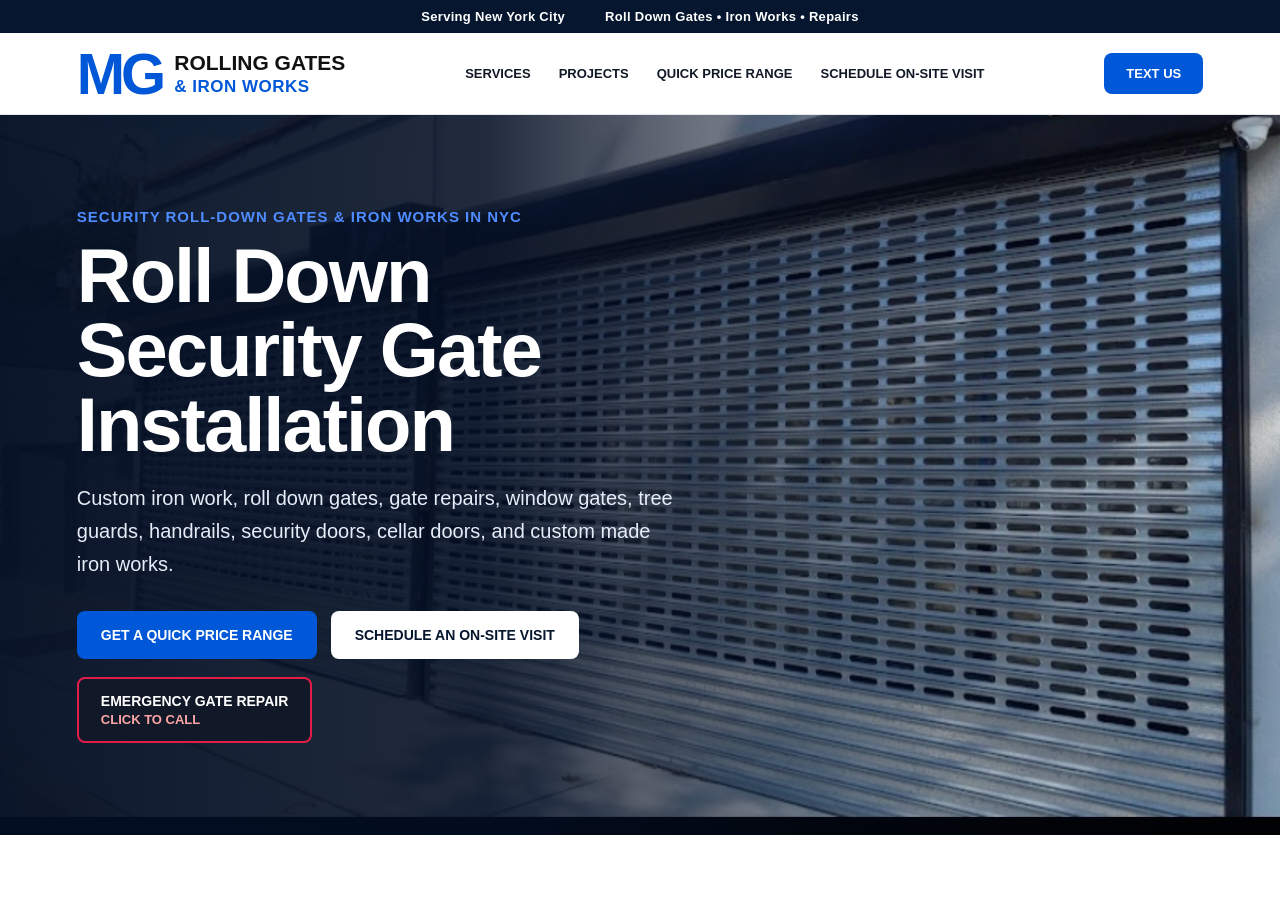
==== index-v2.html @ 5550b779 "Update index-v2.html" ====
<!DOCTYPE html>
<html lang="en">
<head>
  <meta charset="UTF-8" />
  <meta name="viewport" content="width=device-width, initial-scale=1.0" />
  <title>MG Rolling Gates & Iron Works | NYC</title>
  <link rel="stylesheet" href="style-v2.css" />
</head>

<body>

  <header class="top-bar">
    <span>Serving New York City</span>
    <span>Roll Down Gates • Iron Works • Repairs</span>
  </header>

  <header class="main-header">
    <a href="#" class="brand">
      <div class="brand-mg">MG</div>
      <div class="brand-text">
        <span>ROLLING GATES</span>
        <small>& IRON WORKS</small>
      </div>
    </a>

    <nav class="nav">
      <a href="#services">Services</a>
      <a href="#projects">Projects</a>
      <a href="#price-range">Quick Price Range</a>
      <a href="#schedule">Schedule On-site Visit</a>
    </nav>

    <a class="text-now" href="sms:+13472725079">Text Us</a>
  </header>

  <main>
    <section class="hero">
      <div class="hero-shade">
        <div class="hero-content">
          <p class="hero-label">Security Roll-Down Gates & Iron Works in NYC</p>

          <h1>Roll Down Security Gate Installation</h1>

          <p class="hero-subtitle">
            Custom iron work, roll down gates, gate repairs, window gates, tree guards,
            handrails, security doors, cellar doors, and custom made iron works.
          </p>

          <div class="hero-buttons">
            <a href="#price-range" class="btn btn-primary">Get a Quick Price Range</a>
            <a href="#schedule" class="btn btn-secondary">Schedule an On-Site Visit</a>
          </div>

          <a href="tel:+16467266474" class="emergency-call">
            Emergency Gate Repair <span>Click to Call</span>
          </a>
        </div>
      </div>
    </section>
  </main>

</body>
</html>
---- style-v2.css ----
* {
  box-sizing: border-box;
  margin: 0;
  padding: 0;
}

html {
  scroll-behavior: smooth;
}

body {
  font-family: Arial, Helvetica, sans-serif;
  background: #ffffff;
  color: #111827;
}

a {
  text-decoration: none;
  color: inherit;
}

.top-bar {
  background: #06162f;
  color: #ffffff;
  padding: 9px 6%;
  display: flex;
  justify-content: center;
  gap: 40px;
  font-size: 13px;
  font-weight: 700;
  letter-spacing: 0.3px;
}

.main-header {
  background: #ffffff;
  padding: 16px 6%;
  display: flex;
  align-items: center;
  justify-content: space-between;
  gap: 28px;
  border-bottom: 1px solid #e5e7eb;
  position: sticky;
  top: 0;
  z-index: 100;
}

.brand {
  display: flex;
  align-items: center;
  gap: 12px;
}

.brand-mg {
  color: #0057d8;
  font-size: 58px;
  font-weight: 900;
  line-height: 0.85;
  letter-spacing: -4px;
}

.brand-text {
  font-weight: 900;
  line-height: 0.95;
  font-size: 21px;
  color: #111111;
}

.brand-text span {
  display: block;
}

.brand-text small {
  display: block;
  color: #0057d8;
  font-size: 17px;
  margin-top: 6px;
  letter-spacing: 0.5px;
}

.nav {
  display: flex;
  gap: 28px;
  font-size: 13px;
  font-weight: 900;
  text-transform: uppercase;
}

.nav a:hover {
  color: #0057d8;
}

.text-now {
  background: #0057d8;
  color: #ffffff;
  padding: 13px 22px;
  border-radius: 8px;
  font-weight: 900;
  text-transform: uppercase;
  font-size: 13px;
}

.hero {
  min-height: 720px;
  background-image: url("imagenes-v2/hero-gate.jpeg");
  background-size: cover;
  background-position: center;
  position: relative;
}

.hero-shade {
  min-height: 720px;
  background: linear-gradient(
    90deg,
    rgba(3, 14, 35, 0.96) 0%,
    rgba(3, 14, 35, 0.88) 38%,
    rgba(3, 14, 35, 0.35) 67%,
    rgba(3, 14, 35, 0.05) 100%
  );
  display: flex;
  align-items: center;
  padding: 70px 6%;
}

.hero-content {
  max-width: 650px;
  color: #ffffff;
}

.hero-label {
  color: #4f8cff;
  font-size: 15px;
  font-weight: 900;
  text-transform: uppercase;
  letter-spacing: 1px;
  margin-bottom: 14px;
}

.hero h1 {
  font-size: clamp(42px, 6vw, 76px);
  line-height: 0.98;
  letter-spacing: -2px;
  margin-bottom: 20px;
  font-weight: 900;
}

.hero-subtitle {
  font-size: 20px;
  line-height: 1.65;
  max-width: 610px;
  margin-bottom: 30px;
  color: #e7edf8;
}

.hero-buttons {
  display: flex;
  gap: 14px;
  flex-wrap: wrap;
  margin-bottom: 18px;
}

.btn {
  display: inline-flex;
  justify-content: center;
  align-items: center;
  padding: 16px 24px;
  border-radius: 8px;
  font-weight: 900;
  text-transform: uppercase;
  font-size: 14px;
}

.btn-primary {
  background: #0057d8;
  color: #ffffff;
}

.btn-secondary {
  background: #ffffff;
  color: #06162f;
}

.emergency-call {
  display: inline-flex;
  flex-direction: column;
  gap: 3px;
  background: #111827;
  border: 2px solid #e11d48;
  color: #ffffff;
  padding: 14px 22px;
  border-radius: 8px;
  font-weight: 900;
  text-transform: uppercase;
  font-size: 14px;
}

.emergency-call span {
  font-size: 13px;
  color: #fca5a5;
}

/* MOBILE */
@media (max-width: 820px) {
  .top-bar {
    display: none;
  }

  .main-header {
    padding: 14px 18px;
    flex-direction: column;
    gap: 14px;
    position: relative;
  }

  .brand-mg {
    font-size: 52px;
  }

  .brand-text {
    font-size: 19px;
  }

  .brand-text small {
    font-size: 15px;
  }

  .nav {
    gap: 16px;
    flex-wrap: wrap;
    justify-content: center;
    font-size: 12px;
  }

  .text-now {
    padding: 12px 20px;
  }

  .hero {
    min-height: auto;
    background-position: center top;
  }

  .hero-shade {
    min-height: auto;
    padding: 60px 20px;
    background: linear-gradient(
      180deg,
      rgba(3, 14, 35, 0.88) 0%,
      rgba(3, 14, 35, 0.78) 100%
    );
  }

  .hero-content {
    max-width: 100%;
  }

  .hero h1 {
    font-size: 42px;
    line-height: 1.04;
    letter-spacing: -1px;
  }

  .hero-subtitle {
    font-size: 17px;
    line-height: 1.55;
  }

  .hero-buttons {
    flex-direction: column;
  }

  .btn,
  .emergency-call {
    width: 100%;
    text-align: center;
  }
}
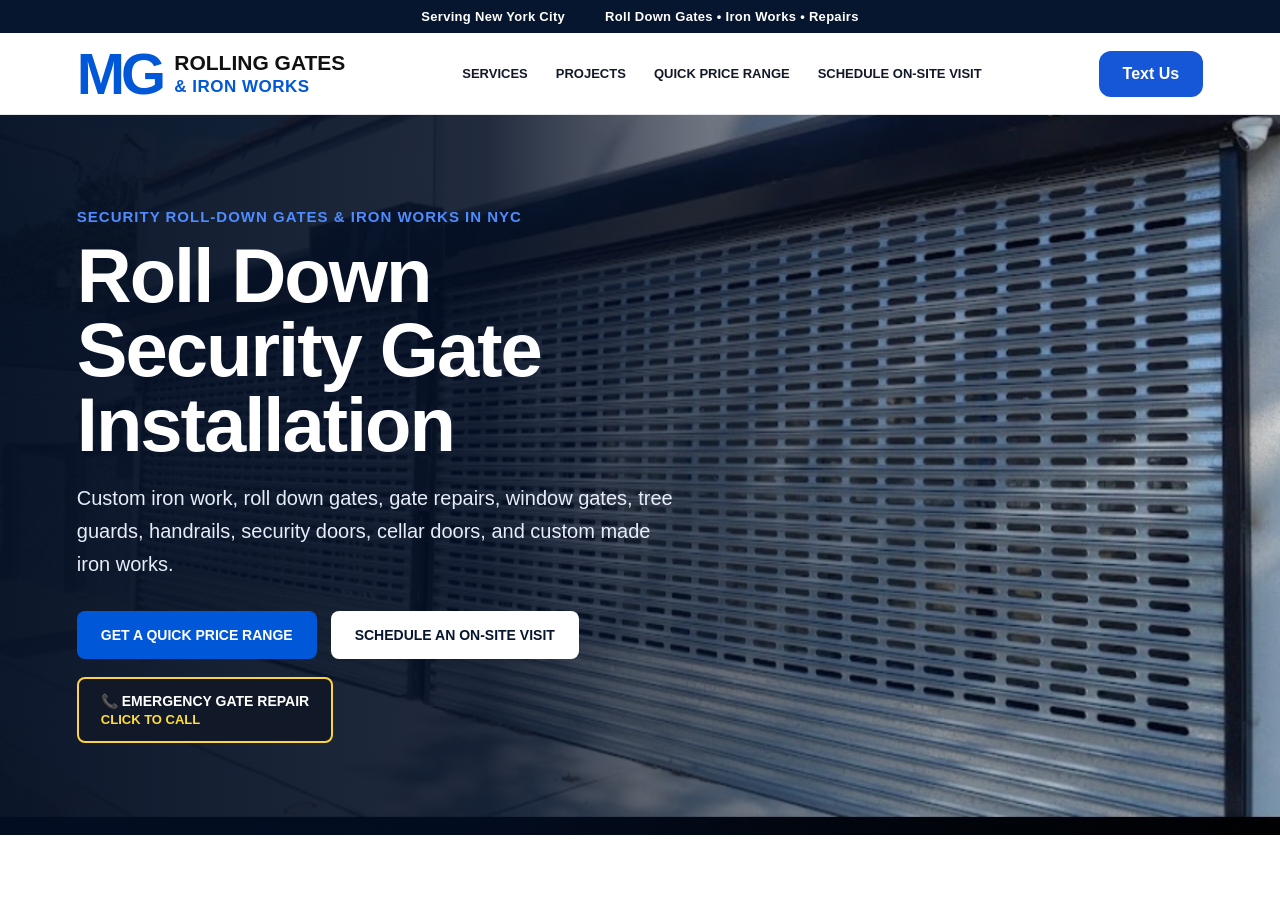
==== commit 8e09e7d9: "Update index-v2.html" ====
--- a/index-v2.html
+++ b/index-v2.html
@@ -52,7 +52,7 @@
           </div>
 
           <a href="tel:+16467266474" class="emergency-call">
-            Emergency Gate Repair <span>Click to Call</span>
+            📞 Emergency Gate Repair <span>Click to Call</span>
           </a>
         </div>
       </div>
--- a/style-v2.css
+++ b/style-v2.css
@@ -89,14 +89,23 @@
   color: #0057d8;
 }
 
-.text-now {
-  background: #0057d8;
-  color: #ffffff;
-  padding: 13px 22px;
-  border-radius: 8px;
-  font-weight: 900;
-  text-transform: uppercase;
-  font-size: 13px;
+.text-now{
+    display:flex;
+    align-items:center;
+    justify-content:center;
+    gap:8px;
+    background:#1657d8;
+    color:#fff;
+    text-decoration:none;
+    font-weight:700;
+    padding:14px 24px;
+    border-radius:12px;
+    transition:.25s;
+}
+
+.text-now:hover{
+    background:#0f49bb;
+
 }
 
 .hero {
@@ -184,7 +193,7 @@
   flex-direction: column;
   gap: 3px;
   background: #111827;
-  border: 2px solid #e11d48;
+  border: 2px solid #ffd33d;
   color: #ffffff;
   padding: 14px 22px;
   border-radius: 8px;
@@ -195,7 +204,7 @@
 
 .emergency-call span {
   font-size: 13px;
-  color: #fca5a5;
+  color: #ffdd3d;
 }
 
 /* MOBILE */
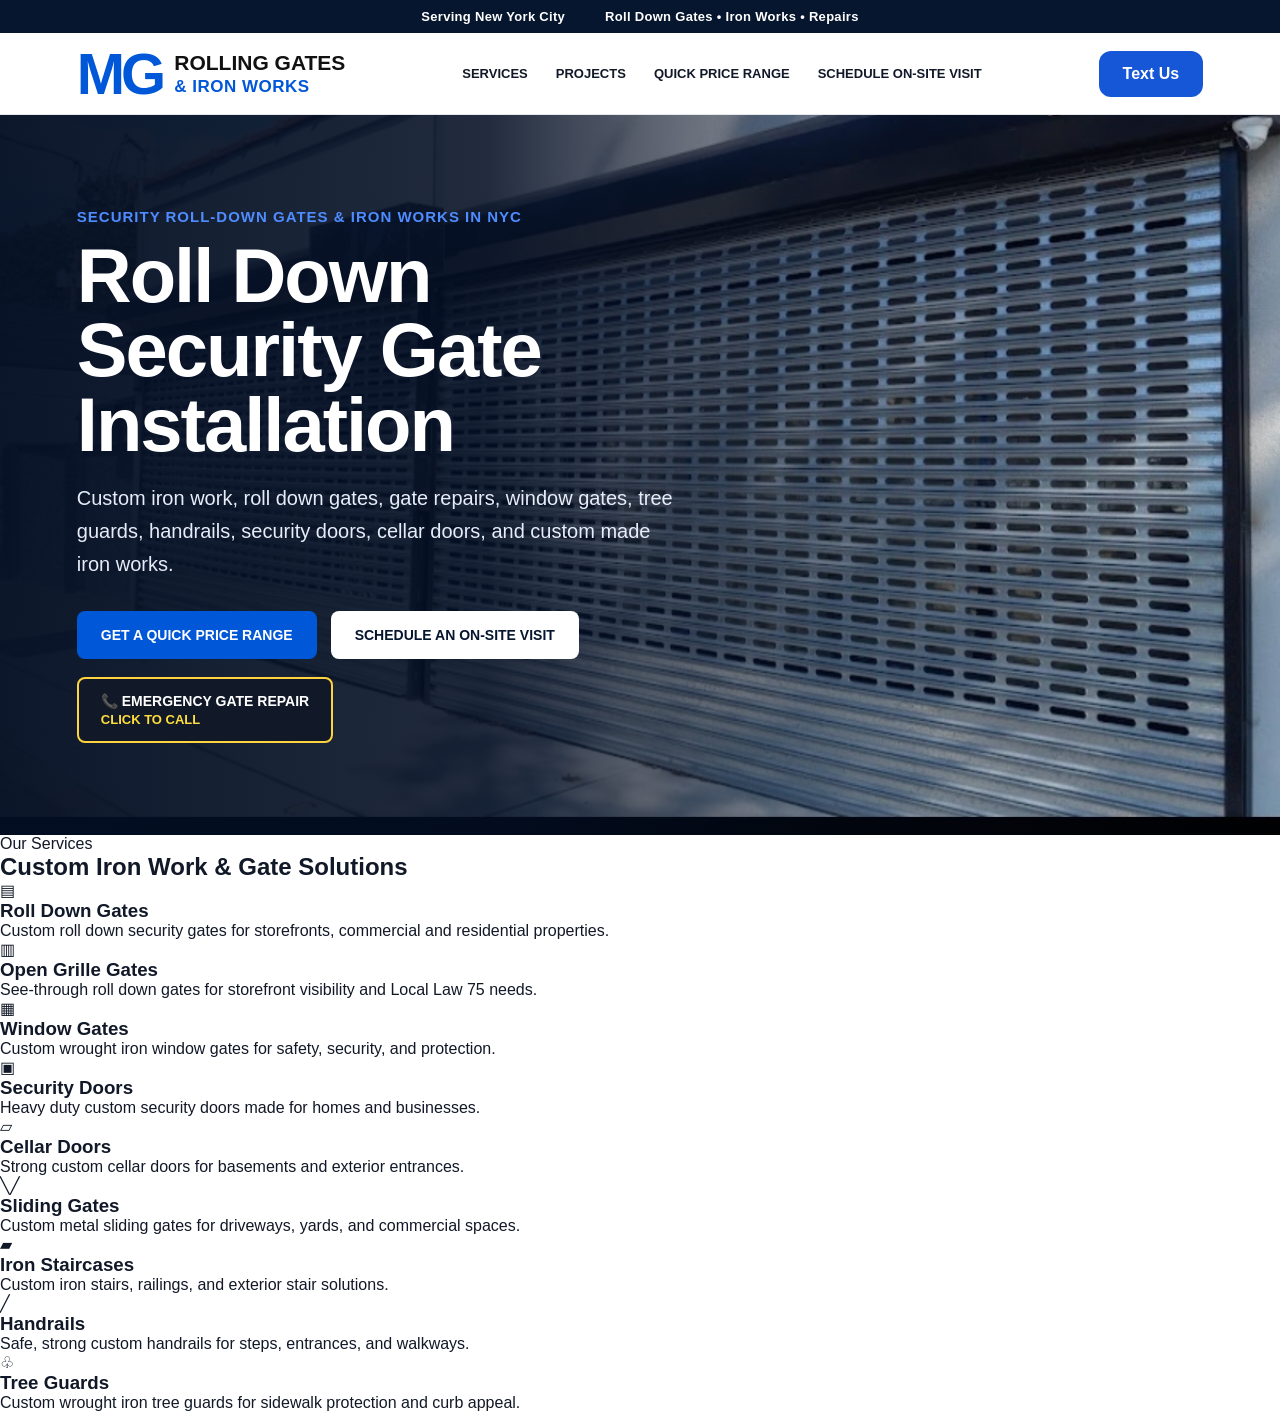
==== commit 8c34674e: "Update index-v2.html" ====
--- a/index-v2.html
+++ b/index-v2.html
@@ -57,6 +57,68 @@
         </div>
       </div>
     </section>
+    <section id="services" class="services-section">
+  <div class="section-head">
+    <p>Our Services</p>
+    <h2>Custom Iron Work & Gate Solutions</h2>
+  </div>
+
+  <div class="services-grid">
+    <article class="service-box">
+      <div class="service-icon">▤</div>
+      <h3>Roll Down Gates</h3>
+      <p>Custom roll down security gates for storefronts, commercial and residential properties.</p>
+    </article>
+
+    <article class="service-box">
+      <div class="service-icon">▥</div>
+      <h3>Open Grille Gates</h3>
+      <p>See-through roll down gates for storefront visibility and Local Law 75 needs.</p>
+    </article>
+
+    <article class="service-box">
+      <div class="service-icon">▦</div>
+      <h3>Window Gates</h3>
+      <p>Custom wrought iron window gates for safety, security, and protection.</p>
+    </article>
+
+    <article class="service-box">
+      <div class="service-icon">▣</div>
+      <h3>Security Doors</h3>
+      <p>Heavy duty custom security doors made for homes and businesses.</p>
+    </article>
+
+    <article class="service-box">
+      <div class="service-icon">▱</div>
+      <h3>Cellar Doors</h3>
+      <p>Strong custom cellar doors for basements and exterior entrances.</p>
+    </article>
+
+    <article class="service-box">
+      <div class="service-icon">╲╱</div>
+      <h3>Sliding Gates</h3>
+      <p>Custom metal sliding gates for driveways, yards, and commercial spaces.</p>
+    </article>
+
+    <article class="service-box">
+      <div class="service-icon">▰</div>
+      <h3>Iron Staircases</h3>
+      <p>Custom iron stairs, railings, and exterior stair solutions.</p>
+    </article>
+
+    <article class="service-box">
+      <div class="service-icon">╱</div>
+      <h3>Handrails</h3>
+      <p>Safe, strong custom handrails for steps, entrances, and walkways.</p>
+    </article>
+
+    <article class="service-box">
+      <div class="service-icon">♧</div>
+      <h3>Tree Guards</h3>
+      <p>Custom wrought iron tree guards for sidewalk protection and curb appeal.</p>
+    </article>
+  </div>
+</section> 
   </main>
 
 </body>
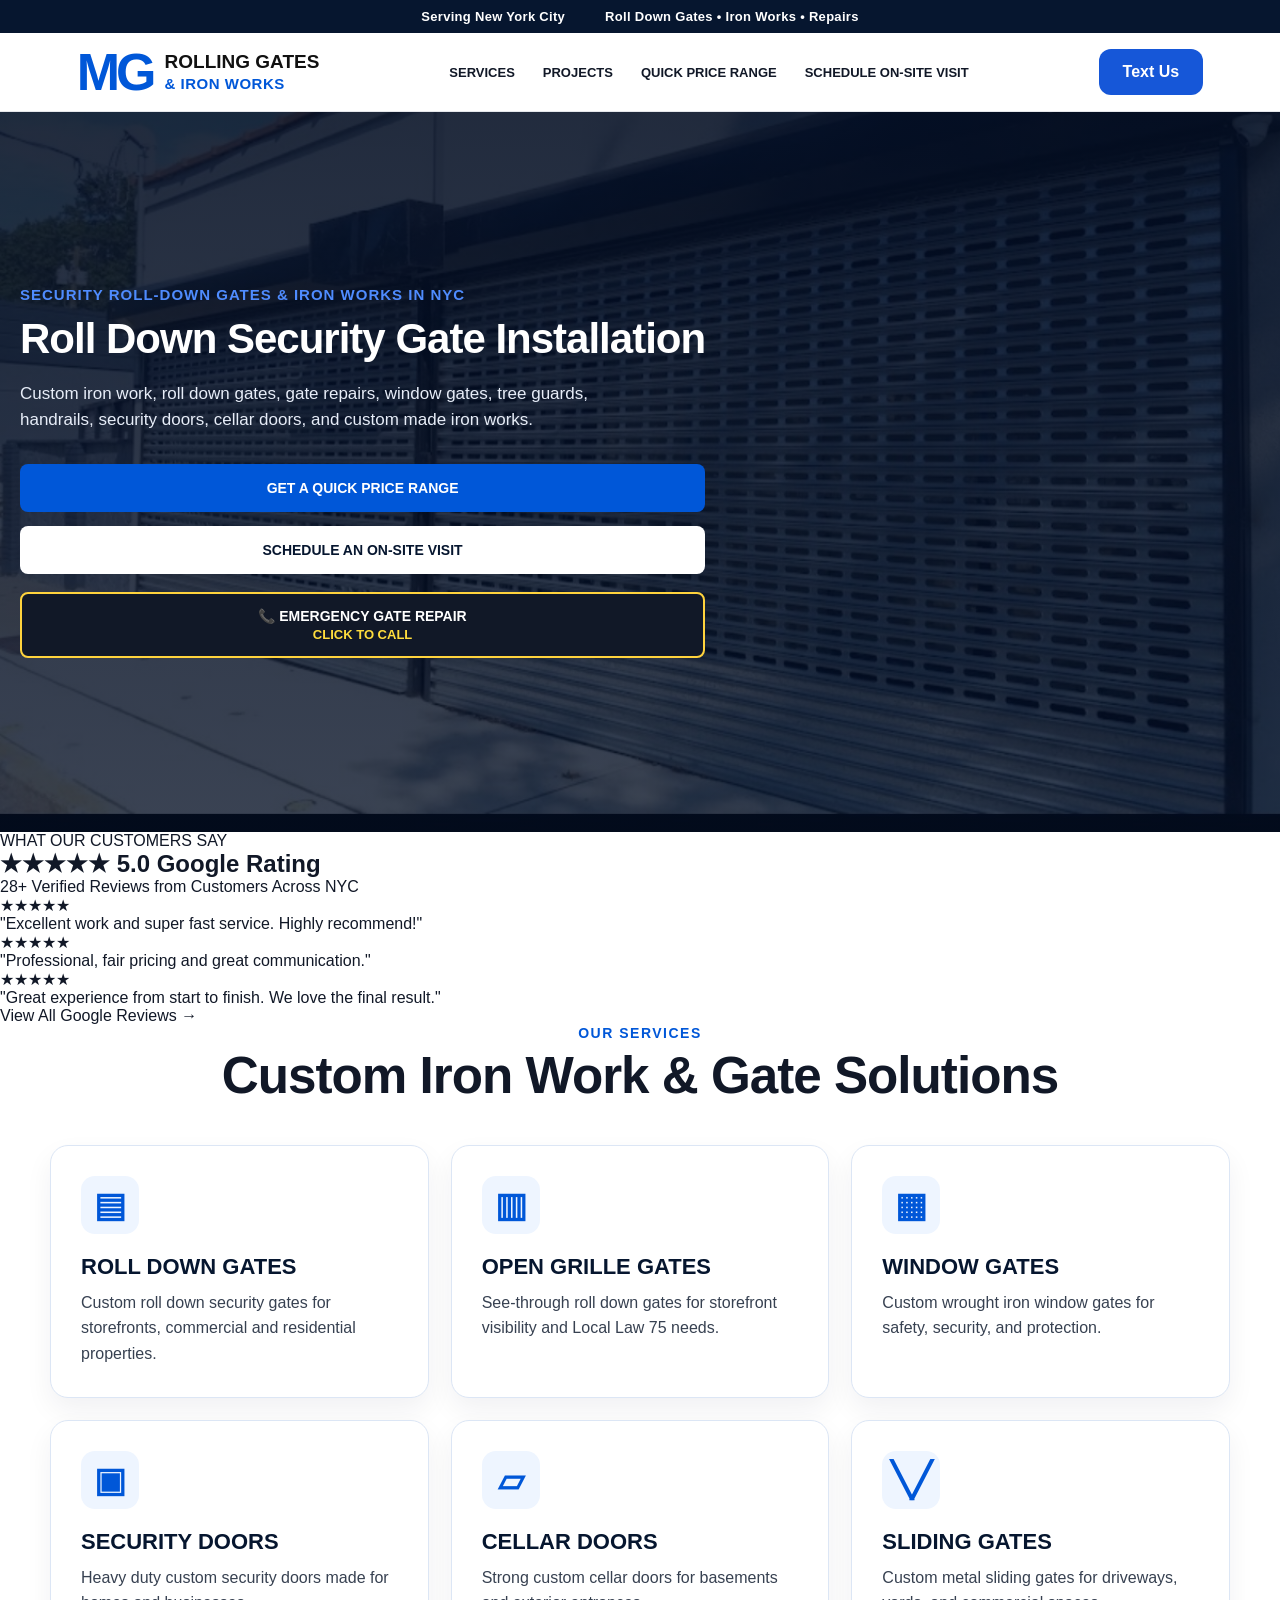
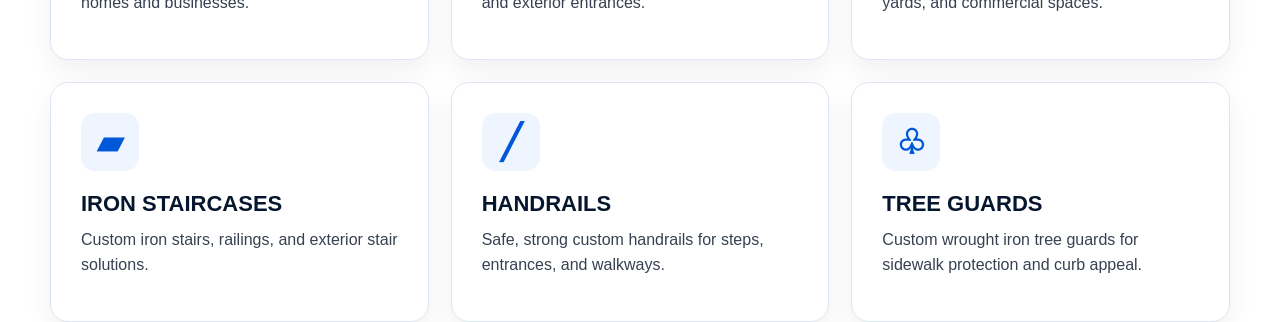
==== commit 442c7294: "Update index-v2.html" ====
--- a/index-v2.html
+++ b/index-v2.html
@@ -57,7 +57,57 @@
         </div>
       </div>
     </section>
-    <section id="services" class="services-section">
+    <!-- ================= REVIEWS ================= -->
+
+<section id="reviews" class="reviews-section">
+
+    <div class="container">
+
+        <p class="section-kicker">WHAT OUR CUSTOMERS SAY</p>
+
+        <h2>★★★★★ 5.0 Google Rating</h2>
+
+        <p class="reviews-subtitle">
+            28+ Verified Reviews from Customers Across NYC
+        </p>
+
+        <div class="reviews-grid">
+
+            <div class="review-card">
+                <div class="stars">★★★★★</div>
+                <p>
+                    "Excellent work and super fast service. Highly recommend!"
+                </p>
+            </div>
+
+            <div class="review-card">
+                <div class="stars">★★★★★</div>
+                <p>
+                    "Professional, fair pricing and great communication."
+                </p>
+            </div>
+
+            <div class="review-card">
+                <div class="stars">★★★★★</div>
+                <p>
+                    "Great experience from start to finish. We love the final result."
+                </p>
+            </div>
+
+        </div>
+
+        <a
+            class="reviews-button"
+            href="https://g.page/r/CQXXXXXXXX/review"
+            target="_blank">
+
+            View All Google Reviews →
+
+        </a>
+
+    </div>
+
+</section>    <section id="services" class="services-section">
   <div class="section-head">
     <p>Our Services</p>
     <h2>Custom Iron Work & Gate Solutions</h2>
--- a/style-v2.css
+++ b/style-v2.css
@@ -215,32 +215,46 @@
 
   .main-header {
     padding: 14px 18px;
+    display: flex;
     flex-direction: column;
-    gap: 14px;
+    gap: 12px;
     position: relative;
   }
 
+  .brand {
+    width: 100%;
+    justify-content: center;
+  }
+
   .brand-mg {
-    font-size: 52px;
+    font-size: 50px;
   }
 
   .brand-text {
-    font-size: 19px;
+    font-size: 18px;
   }
 
   .brand-text small {
     font-size: 15px;
   }
 
+  .text-now {
+    position: absolute;
+    top: 16px;
+    right: 16px;
+    padding: 9px 12px;
+    font-size: 12px;
+    border-radius: 10px;
+  }
+
   .nav {
-    gap: 16px;
+    display: flex;
     flex-wrap: wrap;
     justify-content: center;
-    font-size: 12px;
-  }
-
-  .text-now {
-    padding: 12px 20px;
+    gap: 10px 16px;
+    font-size: 11px;
+    text-align: center;
+    max-width: 100%;
   }
 
   .hero {
@@ -250,6 +264,49 @@
 
   .hero-shade {
     min-height: auto;
+    padding: 50px 20px;
+  }
+
+  .hero h1 {
+    font-size: 40px;
+  }
+
+  .hero-subtitle {
+    font-size: 16px;
+  }
+
+  .hero-buttons {
+    flex-direction: column;
+  }
+
+  .btn,
+  .emergency-call {
+    width: 100%;
+    text-align: center;
+  }
+}
+  
+
+  .brand-mg {
+    font-size: 52px;
+  }
+
+  .brand-text {
+    font-size: 19px;
+  }
+
+  .brand-text small {
+    font-size: 15px;
+  }
+
+
+  .hero {
+    min-height: auto;
+    background-position: center top;
+  }
+
+  .hero-shade {
+    min-eight: auto;
     padding: 60px 20px;
     background: linear-gradient(
       180deg,
@@ -283,3 +340,204 @@
     text-align: center;
   }
 }
+.services-section{
+  background:#ffffff;
+  padding:75px 6%;
+}
+
+.section-head{
+  text-align:center;
+  max-width:850px;
+  margin:0 auto 42px;
+}
+
+.section-head p{
+  color:#0057d8;
+  font-weight:900;
+  text-transform:uppercase;
+  letter-spacing:1.5px;
+  font-size:14px;
+  margin-bottom:8px;
+}
+
+.section-head h2{
+  font-size:clamp(34px,4vw,52px);
+  line-height:1.05;
+  color:#111827;
+  font-weight:900;
+  letter-spacing:-1px;
+}
+
+.services-grid{
+  display:grid;
+  grid-template-columns:repeat(3,1fr);
+  gap:22px;
+  max-width:1180px;
+  margin:0 auto;
+}
+
+.service-box{
+  background:#ffffff;
+  border:1px solid #dce6f5;
+  border-radius:18px;
+  padding:30px;
+  min-height:240px;
+  box-shadow:0 12px 28px rgba(6,22,47,.06);
+  transition:.25s ease;
+}
+
+.service-box:hover{
+  transform:translateY(-4px);
+  box-shadow:0 18px 38px rgba(6,22,47,.12);
+  border-color:#0057d8;
+}
+
+.service-icon{
+  width:58px;
+  height:58px;
+  border-radius:14px;
+  background:#eef5ff;
+  color:#0057d8;
+  display:flex;
+  align-items:center;
+  justify-content:center;
+  font-size:34px;
+  font-weight:900;
+  margin-bottom:20px;
+}
+
+.service-box h3{
+  color:#06162f;
+  font-size:22px;
+  font-weight:900;
+  text-transform:uppercase;
+  margin-bottom:10px;
+}
+
+.service-box p{
+  color:#374151;
+  font-size:16px;
+  line-height:1.6;
+}
+
+@media(max-width:900px){
+  .services-section{
+    padding:58px 20px;
+  }
+
+  .services-grid{
+    grid-template-columns:1fr;
+    gap:16px;
+  }
+
+  .service-box{
+    min-height:auto;
+    padding:24px;
+  }
+
+  .service-icon{
+    width:52px;
+    height:52px;
+    font-size:30px;
+  }
+
+  .service-box h3{
+    font-size:20px;
+  }
+
+  .service-box p{
+    font-size:16px;
+  }
+}
+@media(max-width:900px){
+  .services-section{
+    padding:42px 18px;
+  }
+
+  .section-head{
+    margin-bottom:24px;
+  }
+
+  .section-head h2{
+    font-size:30px;
+    line-height:1.15;
+  }
+
+  .services-grid{
+    grid-template-columns:1fr 1fr;
+    gap:12px;
+  }
+
+  .service-box{
+    padding:16px;
+    border-radius:14px;
+    min-height:160px;
+  }
+
+  .service-icon{
+    width:42px;
+    height:42px;
+    font-size:24px;
+    margin-bottom:12px;
+    border-radius:10px;
+  }
+
+  .service-box h3{
+    font-size:14px;
+    margin-bottom:6px;
+  }
+
+  .service-box p{
+    font-size:12.5px;
+    line-height:1.45;
+  }
+}
+
+@media(max-width:430px){
+  .services-grid{
+    grid-template-columns:1fr 1fr;
+  }
+}
+@media(max-width:900px){
+  .services-section{
+    padding:34px 16px;
+  }
+
+  .section-head{
+    margin-bottom:20px;
+  }
+
+  .section-head p{
+    font-size:12px;
+  }
+
+  .section-head h2{
+    font-size:26px;
+    line-height:1.1;
+  }
+
+  .services-grid{
+    grid-template-columns:1fr 1fr;
+    gap:10px;
+  }
+
+  .service-box{
+    padding:14px;
+    min-height:118px;
+    border-radius:12px;
+  }
+
+  .service-icon{
+    display:none;
+  }
+
+  .service-box h3{
+    font-size:13px;
+    margin-bottom:5px;
+  }
+
+  .service-box p{
+    font-size:11.5px;
+    line-height:1.35;
+  }
+}
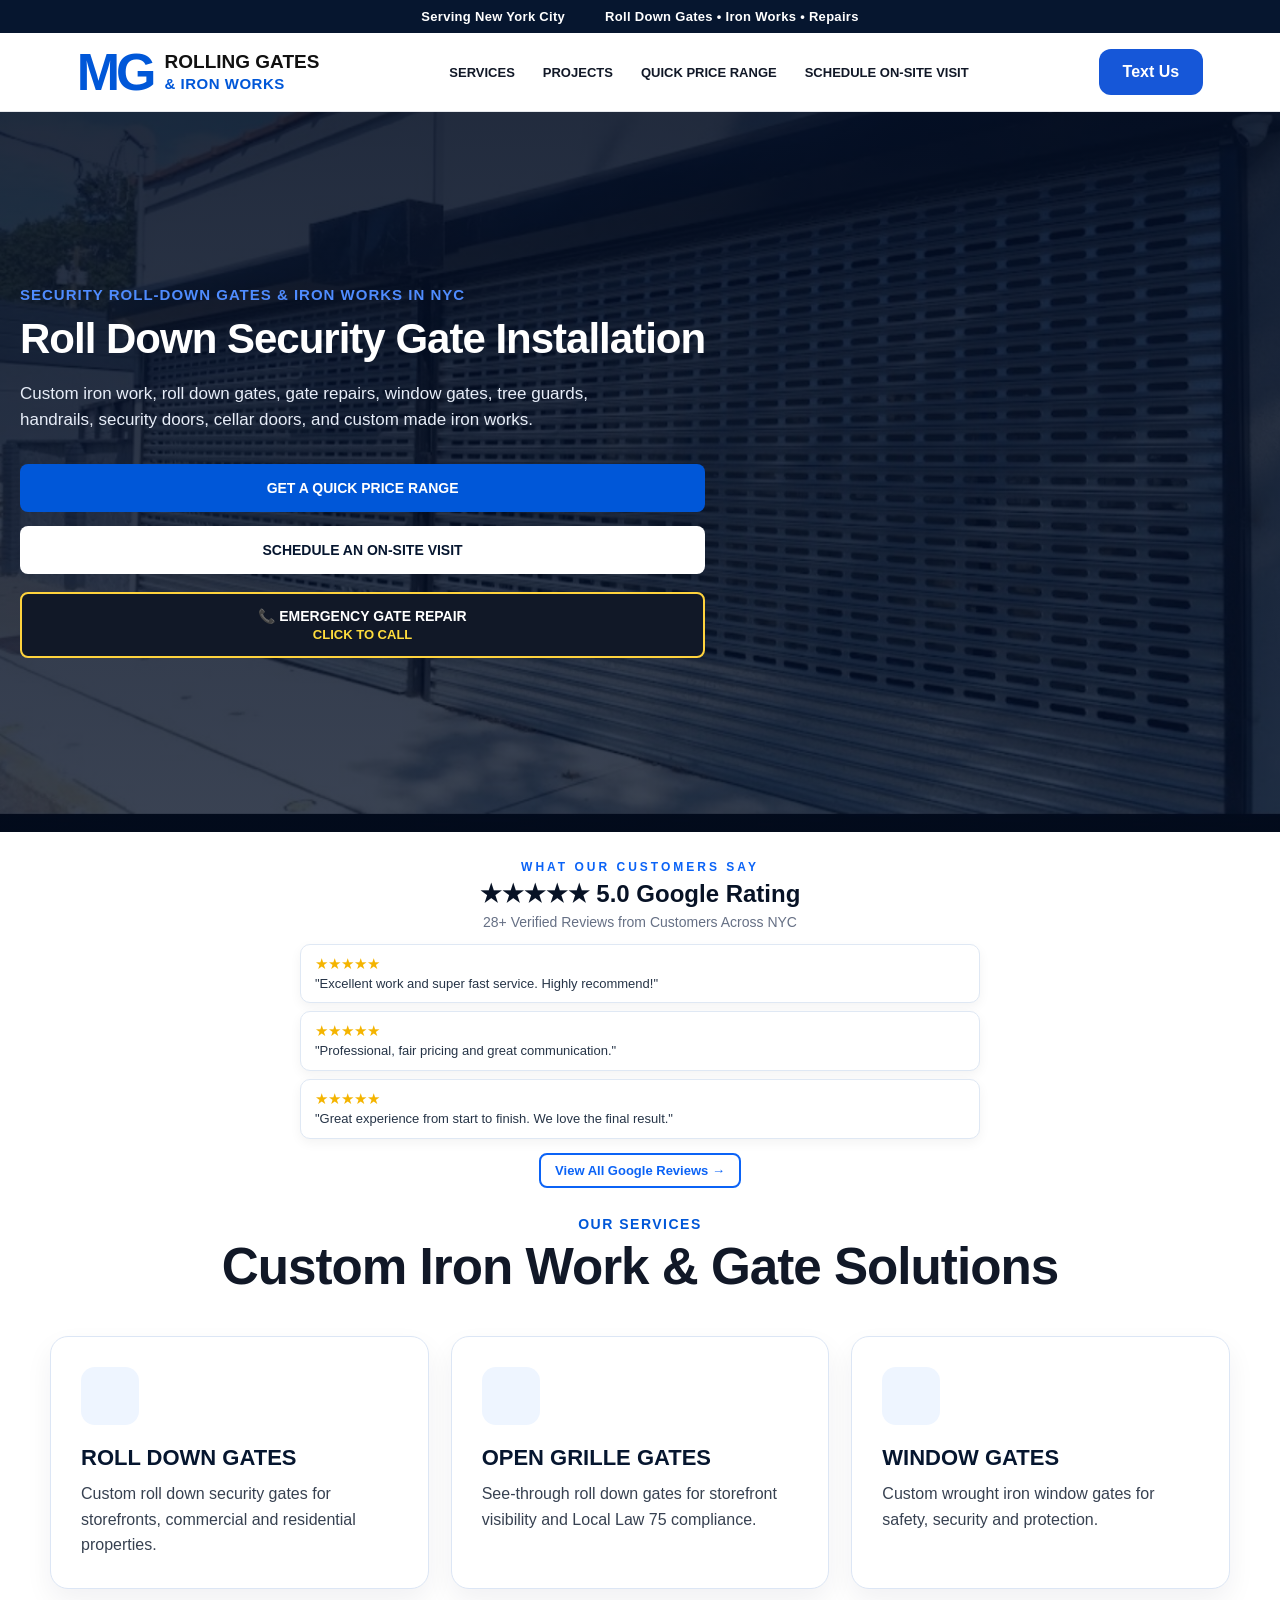
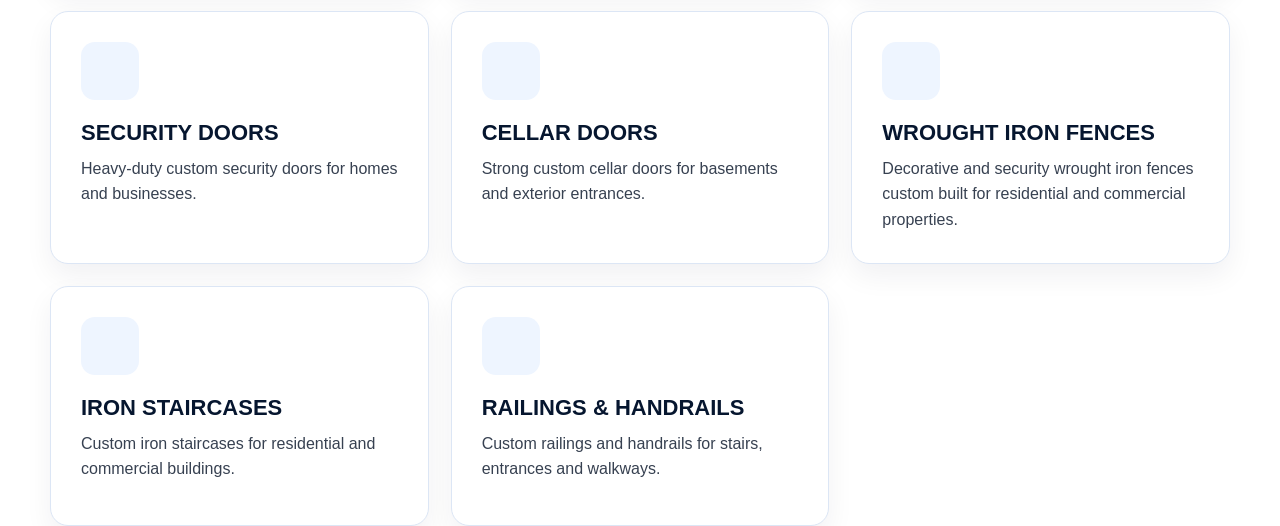
==== commit 8ef796d4: "Update index-v2.html" ====
--- a/index-v2.html
+++ b/index-v2.html
@@ -112,63 +112,58 @@
     <p>Our Services</p>
     <h2>Custom Iron Work & Gate Solutions</h2>
   </div>
+  <div class="services-grid">
 
-  <div class="services-grid">
-    <article class="service-box">
-      <div class="service-icon">▤</div>
-      <h3>Roll Down Gates</h3>
-      <p>Custom roll down security gates for storefronts, commercial and residential properties.</p>
-    </article>
+<article class="service-box">
+<div class="service-icon gate-icon"></div>
+<h3>Roll Down Gates</h3>
+<p>Custom roll down security gates for storefronts, commercial and residential properties.</p>
+</article>
 
-    <article class="service-box">
-      <div class="service-icon">▥</div>
-      <h3>Open Grille Gates</h3>
-      <p>See-through roll down gates for storefront visibility and Local Law 75 needs.</p>
-    </article>
+<article class="service-box">
+<div class="service-icon grille-icon"></div>
+<h3>Open Grille Gates</h3>
+<p>See-through roll down gates for storefront visibility and Local Law 75 compliance.</p>
+</article>
 
-    <article class="service-box">
-      <div class="service-icon">▦</div>
-      <h3>Window Gates</h3>
-      <p>Custom wrought iron window gates for safety, security, and protection.</p>
-    </article>
+<article class="service-box">
+<div class="service-icon window-icon"></div>
+<h3>Window Gates</h3>
+<p>Custom wrought iron window gates for safety, security and protection.</p>
+</article>
 
-    <article class="service-box">
-      <div class="service-icon">▣</div>
-      <h3>Security Doors</h3>
-      <p>Heavy duty custom security doors made for homes and businesses.</p>
-    </article>
+<article class="service-box">
+<div class="service-icon door-icon"></div>
+<h3>Security Doors</h3>
+<p>Heavy-duty custom security doors for homes and businesses.</p>
+</article>
 
-    <article class="service-box">
-      <div class="service-icon">▱</div>
-      <h3>Cellar Doors</h3>
-      <p>Strong custom cellar doors for basements and exterior entrances.</p>
-    </article>
+<article class="service-box">
+<div class="service-icon cellar-icon"></div>
+<h3>Cellar Doors</h3>
+<p>Strong custom cellar doors for basements and exterior entrances.</p>
+</article>
 
-    <article class="service-box">
-      <div class="service-icon">╲╱</div>
-      <h3>Sliding Gates</h3>
-      <p>Custom metal sliding gates for driveways, yards, and commercial spaces.</p>
-    </article>
+<article class="service-box">
+<div class="service-icon fence-icon"></div>
+<h3>Wrought Iron Fences</h3>
+<p>Decorative and security wrought iron fences custom built for residential and commercial properties.</p>
+</article>
 
-    <article class="service-box">
-      <div class="service-icon">▰</div>
-      <h3>Iron Staircases</h3>
-      <p>Custom iron stairs, railings, and exterior stair solutions.</p>
-    </article>
+<article class="service-box">
+<div class="service-icon stairs-icon"></div>
+<h3>Iron Staircases</h3>
+<p>Custom iron staircases for residential and commercial buildings.</p>
+</article>
 
-    <article class="service-box">
-      <div class="service-icon">╱</div>
-      <h3>Handrails</h3>
-      <p>Safe, strong custom handrails for steps, entrances, and walkways.</p>
-    </article>
+<article class="service-box">
+<div class="service-icon railing-icon"></div>
+<h3>Railings & Handrails</h3>
+<p>Custom railings and handrails for stairs, entrances and walkways.</p>
+</article>
 
-    <article class="service-box">
-      <div class="service-icon">♧</div>
-      <h3>Tree Guards</h3>
-      <p>Custom wrought iron tree guards for sidewalk protection and curb appeal.</p>
-    </article>
-  </div>
-</section> 
+</div>
+  </section> 
   </main>
 
 </body>
--- a/style-v2.css
+++ b/style-v2.css
@@ -541,3 +541,190 @@
     line-height:1.35;
   }
 }
+/* ================= REVIEWS ================= */
+
+.reviews-section{
+  background:#ffffff;
+  padding:32px 20px;
+  text-align:center;
+}
+
+.reviews-section .container{
+  max-width:1100px;
+  margin:0 auto;
+}
+
+.section-kicker{
+  color:#0b63f6;
+  font-size:13px;
+  font-weight:800;
+  letter-spacing:3px;
+  text-transform:uppercase;
+  margin-bottom:8px;
+}
+
+.reviews-section h2{
+  color:#071225;
+  font-size:28px;
+  line-height:1.15;
+  margin:0 0 8px;
+}
+
+.reviews-subtitle{
+  color:#667085;
+  font-size:15px;
+  margin:0 0 18px;
+}
+
+.reviews-grid{
+  display:grid;
+  grid-template-columns:repeat(3,1fr);
+  gap:12px;
+  margin-bottom:18px;
+}
+
+.review-card{
+  background:#fff;
+  border:1px solid #dfe8f4;
+  border-radius:12px;
+  padding:14px 16px;
+  text-align:left;
+  box-shadow:0 4px 12px rgba(0,0,0,.05);
+}
+
+.stars{
+  color:#f4b400;
+  font-size:17px;
+  margin-bottom:6px;
+}
+
+.review-card p{
+  color:#263447;
+  font-size:14px;
+  line-height:1.35;
+  margin:0;
+}
+
+.reviews-button{
+  display:inline-block;
+  padding:10px 20px;
+  border:2px solid #0b63f6;
+  border-radius:8px;
+  color:#0b63f6;
+  text-decoration:none;
+  font-weight:800;
+  font-size:14px;
+}
+
+/* Mobile */
+@media(max-width:768px){
+  .reviews-section{
+    padding:26px 18px;
+  }
+
+  .reviews-section h2{
+    font-size:24px;
+  }
+
+  .reviews-subtitle{
+    font-size:14px;
+    margin-bottom:14px;
+  }
+
+  .reviews-grid{
+    grid-template-columns:1fr;
+    gap:10px;
+    margin-bottom:14px;
+  }
+
+  .review-card{
+    padding:12px 14px;
+  }
+
+  .stars{
+    font-size:16px;
+  }
+
+  .review-card p{
+    font-size:13px;
+  }
+
+  .reviews-button{
+    padding:9px 16px;
+    font-size:13px;
+  }
+}
+/* REVIEWS COMPACT */
+#reviews.reviews-section{
+  background:#ffffff !important;
+  padding:28px 18px !important;
+  text-align:center !important;
+}
+
+#reviews .container{
+  max-width:1100px;
+  margin:0 auto;
+}
+
+#reviews .section-kicker{
+  color:#0b63f6 !important;
+  font-size:12px !important;
+  font-weight:800 !important;
+  letter-spacing:3px !important;
+  text-transform:uppercase !important;
+  margin:0 0 6px !important;
+}
+
+#reviews h2{
+  color:#071225 !important;
+  font-size:24px !important;
+  line-height:1.15 !important;
+  margin:0 0 6px !important;
+}
+
+#reviews .reviews-subtitle{
+  color:#667085 !important;
+  font-size:14px !important;
+  margin:0 0 14px !important;
+}
+
+#reviews .reviews-grid{
+  display:grid !important;
+  grid-template-columns:1fr !important;
+  gap:8px !important;
+  max-width:680px;
+  margin:0 auto 14px !important;
+}
+
+#reviews .review-card{
+  background:#fff !important;
+  border:1px solid #dfe8f4 !important;
+  border-radius:10px !important;
+  padding:10px 14px !important;
+  text-align:left !important;
+  box-shadow:0 4px 12px rgba(0,0,0,.05) !important;
+}
+
+#reviews .stars{
+  color:#f4b400 !important;
+  font-size:15px !important;
+  margin-bottom:3px !important;
+}
+
+#reviews .review-card p{
+  color:#263447 !important;
+  font-size:13px !important;
+  line-height:1.3 !important;
+  margin:0 !important;
+}
+
+#reviews .reviews-button{
+  display:inline-block !important;
+  color:#0b63f6 !important;
+  border:2px solid #0b63f6 !important;
+  border-radius:8px !important;
+  padding:8px 14px !important;
+  font-size:13px !important;
+  font-weight:800 !important;
+  text-decoration:none !important;
+}
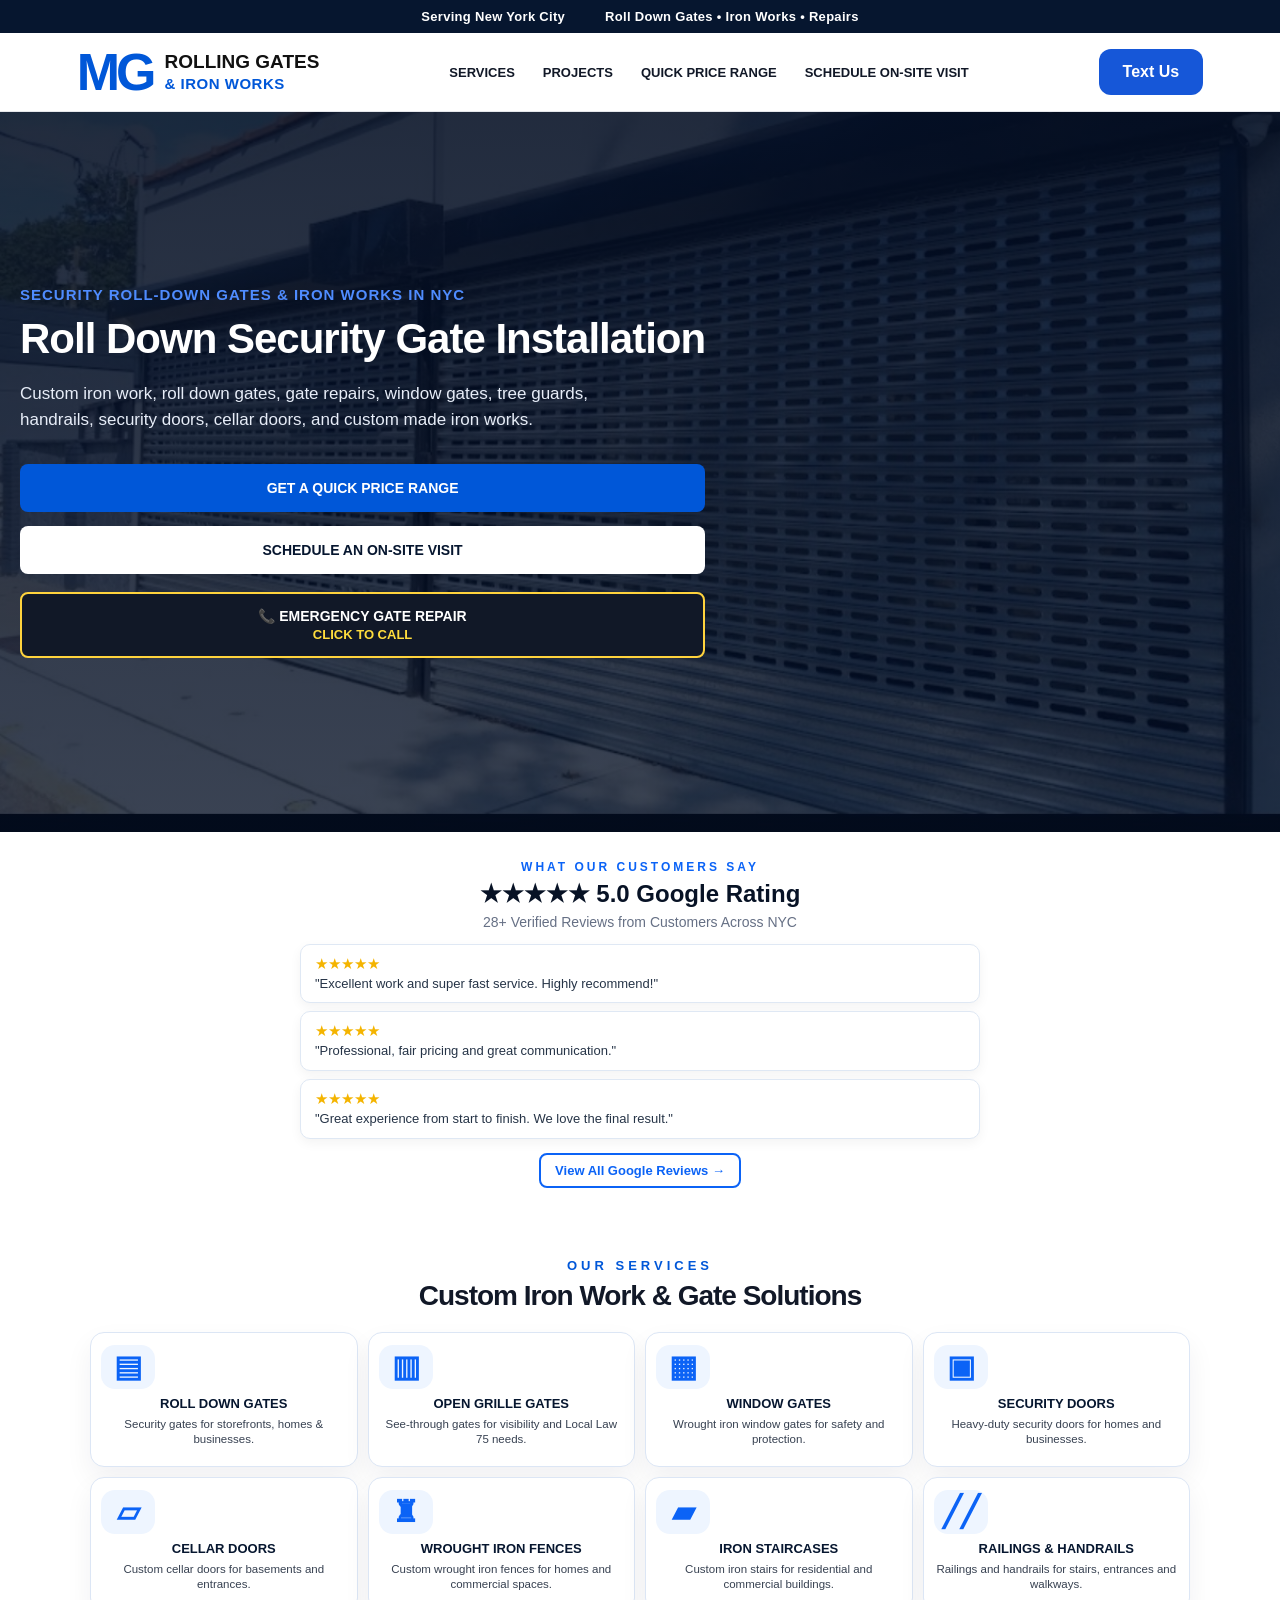
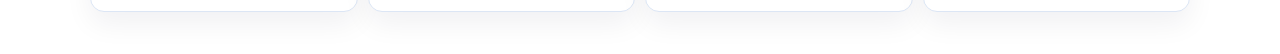
==== commit ad074268: "Update index-v2.html" ====
--- a/index-v2.html
+++ b/index-v2.html
@@ -112,55 +112,55 @@
     <p>Our Services</p>
     <h2>Custom Iron Work & Gate Solutions</h2>
   </div>
-  <div class="services-grid">
+  <div class="services-grid compact-services">
 
-<article class="service-box">
-<div class="service-icon gate-icon"></div>
-<h3>Roll Down Gates</h3>
-<p>Custom roll down security gates for storefronts, commercial and residential properties.</p>
-</article>
+  <article class="service-box">
+    <div class="service-icon">▤</div>
+    <h3>ROLL DOWN GATES</h3>
+    <p>Security gates for storefronts, homes & businesses.</p>
+  </article>
 
-<article class="service-box">
-<div class="service-icon grille-icon"></div>
-<h3>Open Grille Gates</h3>
-<p>See-through roll down gates for storefront visibility and Local Law 75 compliance.</p>
-</article>
+  <article class="service-box">
+    <div class="service-icon">▥</div>
+    <h3>OPEN GRILLE GATES</h3>
+    <p>See-through gates for visibility and Local Law 75 needs.</p>
+  </article>
 
-<article class="service-box">
-<div class="service-icon window-icon"></div>
-<h3>Window Gates</h3>
-<p>Custom wrought iron window gates for safety, security and protection.</p>
-</article>
+  <article class="service-box">
+    <div class="service-icon">▦</div>
+    <h3>WINDOW GATES</h3>
+    <p>Wrought iron window gates for safety and protection.</p>
+  </article>
 
-<article class="service-box">
-<div class="service-icon door-icon"></div>
-<h3>Security Doors</h3>
-<p>Heavy-duty custom security doors for homes and businesses.</p>
-</article>
+  <article class="service-box">
+    <div class="service-icon">▣</div>
+    <h3>SECURITY DOORS</h3>
+    <p>Heavy-duty security doors for homes and businesses.</p>
+  </article>
 
-<article class="service-box">
-<div class="service-icon cellar-icon"></div>
-<h3>Cellar Doors</h3>
-<p>Strong custom cellar doors for basements and exterior entrances.</p>
-</article>
+  <article class="service-box">
+    <div class="service-icon">▱</div>
+    <h3>CELLAR DOORS</h3>
+    <p>Custom cellar doors for basements and entrances.</p>
+  </article>
 
-<article class="service-box">
-<div class="service-icon fence-icon"></div>
-<h3>Wrought Iron Fences</h3>
-<p>Decorative and security wrought iron fences custom built for residential and commercial properties.</p>
-</article>
+  <article class="service-box">
+    <div class="service-icon">♜</div>
+    <h3>WROUGHT IRON FENCES</h3>
+    <p>Custom wrought iron fences for homes and commercial spaces.</p>
+  </article>
 
-<article class="service-box">
-<div class="service-icon stairs-icon"></div>
-<h3>Iron Staircases</h3>
-<p>Custom iron staircases for residential and commercial buildings.</p>
-</article>
+  <article class="service-box">
+    <div class="service-icon">▰</div>
+    <h3>IRON STAIRCASES</h3>
+    <p>Custom iron stairs for residential and commercial buildings.</p>
+  </article>
 
-<article class="service-box">
-<div class="service-icon railing-icon"></div>
-<h3>Railings & Handrails</h3>
-<p>Custom railings and handrails for stairs, entrances and walkways.</p>
-</article>
+  <article class="service-box">
+    <div class="service-icon">╱╱</div>
+    <h3>RAILINGS &amp; HANDRAILS</h3>
+    <p>Railings and handrails for stairs, entrances and walkways.</p>
+  </article>
 
 </div>
   </section> 
--- a/style-v2.css
+++ b/style-v2.css
@@ -728,3 +728,161 @@
   font-weight:800 !important;
   text-decoration:none !important;
 }
+/* SERVICES COMPACT */
+
+#services.services-section{
+  padding:42px 18px !important;
+}
+
+#services .section-head{
+  margin-bottom:26px !important;
+}
+
+#services .section-head p{
+  font-size:13px !important;
+  letter-spacing:4px !important;
+}
+
+#services .section-head h2{
+  font-size:34px !important;
+  line-height:1.1 !important;
+}
+
+#services .services-grid{
+  display:grid !important;
+  grid-template-columns:repeat(4,1fr) !important;
+  gap:16px !important;
+  max-width:1180px !important;
+  margin:0 auto !important;
+}
+
+#services .service-box{
+  min-height:185px !important;
+  padding:20px 18px !important;
+  border-radius:16px !important;
+}
+
+#services .service-icon{
+  width:54px !important;
+  height:44px !important;
+  margin-bottom:12px !important;
+  color:#0b63f6 !important;
+  font-size:34px !important;
+  line-height:1 !important;
+}
+
+/* temporary line-style icons */
+.gate-icon::before{content:"▤";}
+.grille-icon::before{content:"▥";}
+.window-icon::before{content:"▦";}
+.door-icon::before{content:"▣";}
+.cellar-icon::before{content:"▱";}
+.fence-icon::before{content:"♜";}
+.stairs-icon::before{content:"▰";}
+.railing-icon::before{content:"╱╱";}
+
+#services .service-box h3{
+  font-size:17px !important;
+  margin-bottom:8px !important;
+}
+
+#services .service-box p{
+  font-size:14px !important;
+  line-height:1.35 !important;
+}
+
+/* MOBILE */
+@media(max-width:768px){
+  #services.services-section{
+    padding:34px 16px !important;
+  }
+
+  #services .section-head{
+    margin-bottom:20px !important;
+  }
+
+  #services .section-head h2{
+    font-size:28px !important;
+  }
+
+  #services .services-grid{
+    grid-template-columns:repeat(2,1fr) !important;
+    gap:12px !important;
+  }
+
+  #services .service-box{
+    min-height:150px !important;
+    padding:14px 12px !important;
+  }
+
+  #services .service-icon{
+    width:42px !important;
+    height:34px !important;
+    font-size:28px !important;
+    margin-bottom:8px !important;
+  }
+
+  #services .service-box h3{
+    font-size:14px !important;
+    margin-bottom:6px !important;
+  }
+
+  #services .service-box p{
+    font-size:12.5px !important;
+    line-height:1.3 !important;
+  }
+}
+/* SERVICES FINAL COMPACT */
+
+#services{
+  padding:30px 14px !important;
+}
+
+#services .section-head{
+  margin-bottom:20px !important;
+}
+
+#services .section-head h2{
+  font-size:28px !important;
+  line-height:1.08 !important;
+}
+
+#services .services-grid{
+  display:grid !important;
+  grid-template-columns:repeat(2,1fr) !important;
+  gap:10px !important;
+  max-width:1100px !important;
+  margin:0 auto !important;
+}
+
+#services .service-box{
+  min-height:135px !important;
+  padding:12px 10px !important;
+  border-radius:14px !important;
+  text-align:center !important;
+}
+
+#services .service-icon{
+  font-size:30px !important;
+  color:#0b63f6 !important;
+  line-height:1 !important;
+  margin-bottom:8px !important;
+}
+
+#services .service-box h3{
+  font-size:13px !important;
+  line-height:1.15 !important;
+  margin:0 0 6px !important;
+}
+
+#services .service-box p{
+  font-size:11.5px !important;
+  line-height:1.25 !important;
+  margin:0 !important;
+}
+
+@media(min-width:900px){
+  #services .services-grid{
+    grid-template-columns:repeat(4,1fr) !important;
+  }
+}
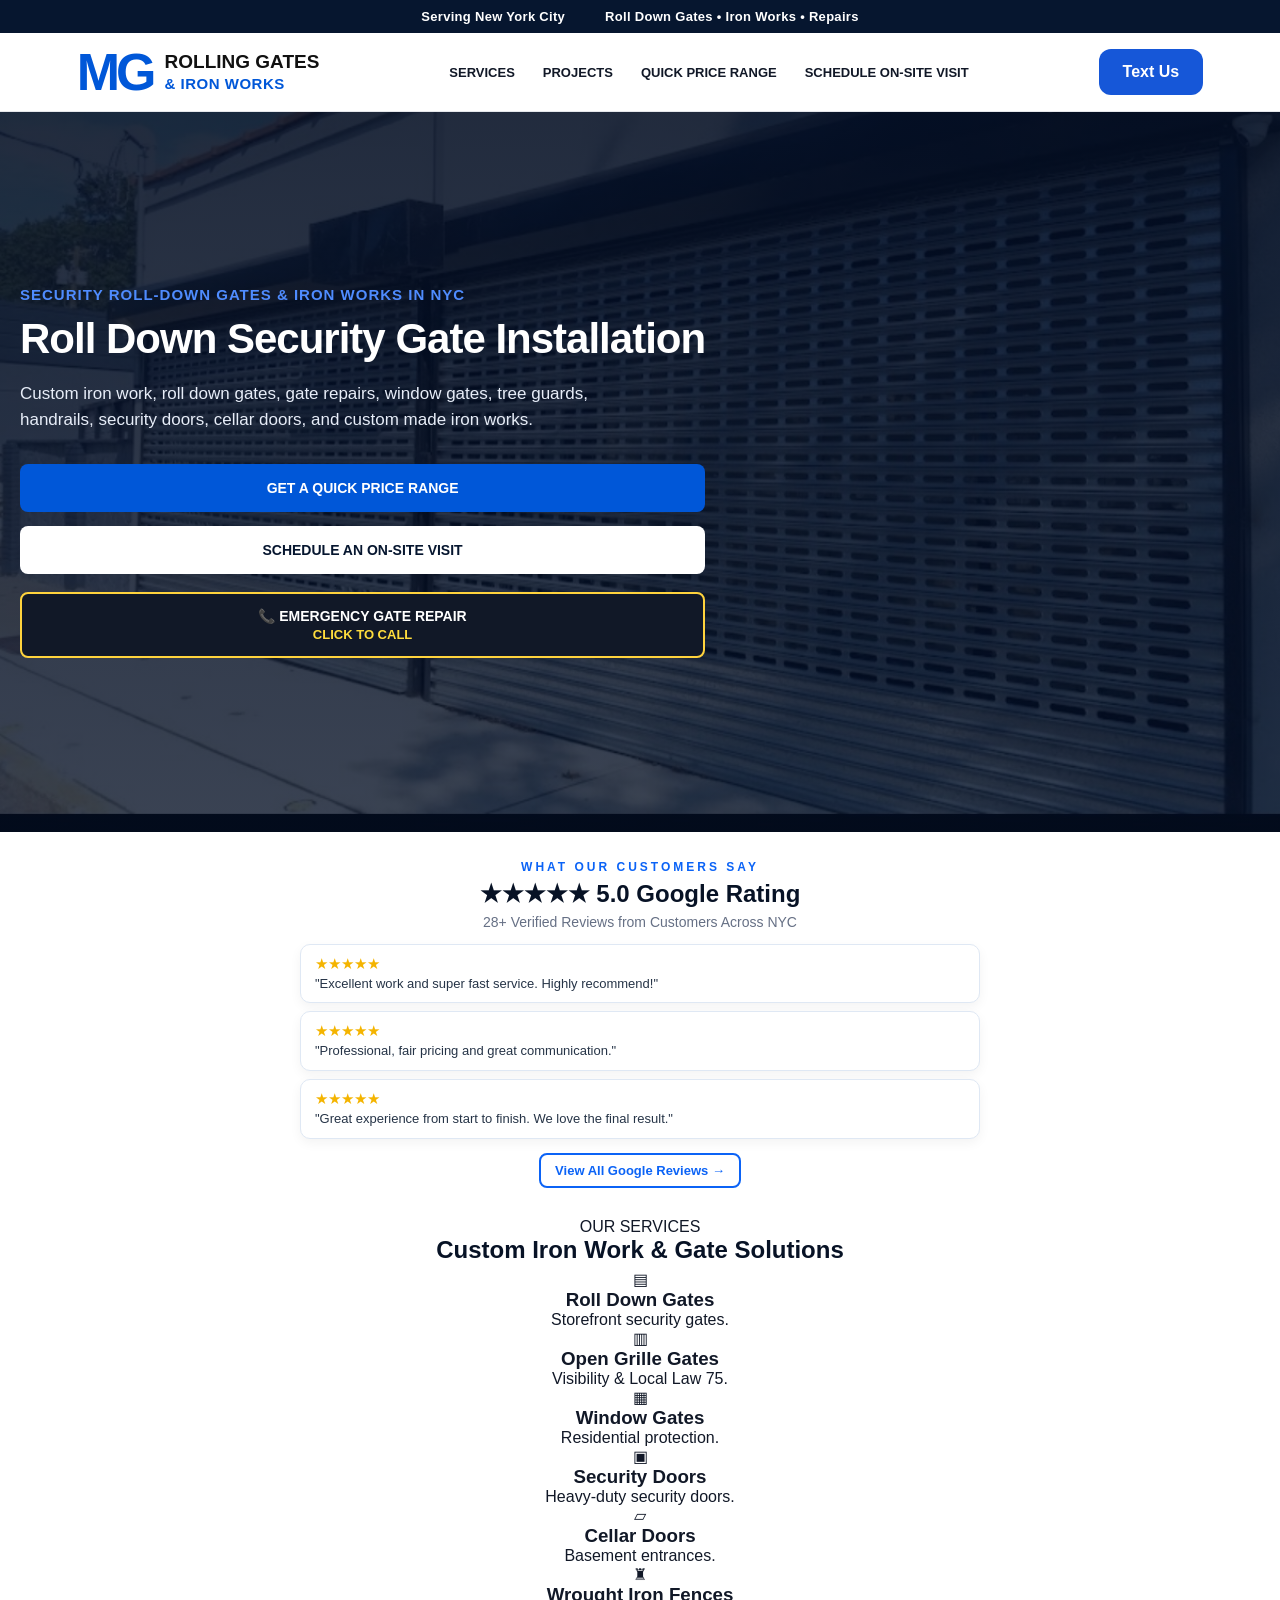
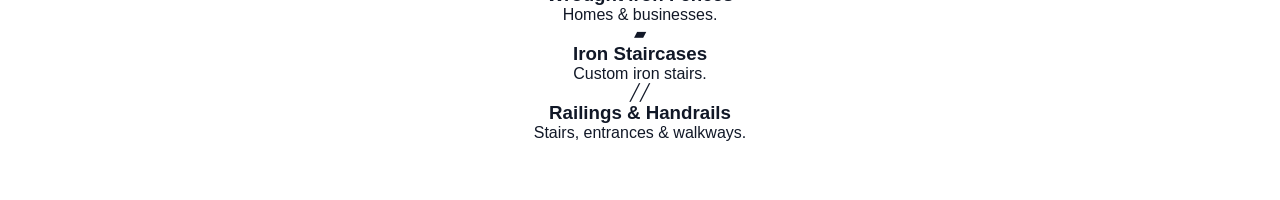
==== commit 0898edc8: "Update index-v2.html" ====
--- a/index-v2.html
+++ b/index-v2.html
@@ -107,64 +107,67 @@
 
     </div>
 
-</section>    <section id="services" class="services-section">
-  <div class="section-head">
-    <p>Our Services</p>
-    <h2>Custom Iron Work & Gate Solutions</h2>
+<section id="services" class="services-v3">
+  <div class="services-v3-wrap">
+
+    <div class="services-v3-head">
+      <p>OUR SERVICES</p>
+      <h2>Custom Iron Work & Gate Solutions</h2>
+    </div>
+
+    <div class="services-v3-grid">
+
+      <article class="service-v3-card">
+        <div class="service-v3-icon">▤</div>
+        <h3>Roll Down Gates</h3>
+        <p>Storefront security gates.</p>
+      </article>
+
+      <article class="service-v3-card">
+        <div class="service-v3-icon">▥</div>
+        <h3>Open Grille Gates</h3>
+        <p>Visibility & Local Law 75.</p>
+      </article>
+
+      <article class="service-v3-card">
+        <div class="service-v3-icon">▦</div>
+        <h3>Window Gates</h3>
+        <p>Residential protection.</p>
+      </article>
+
+      <article class="service-v3-card">
+        <div class="service-v3-icon">▣</div>
+        <h3>Security Doors</h3>
+        <p>Heavy-duty security doors.</p>
+      </article>
+
+      <article class="service-v3-card">
+        <div class="service-v3-icon">▱</div>
+        <h3>Cellar Doors</h3>
+        <p>Basement entrances.</p>
+      </article>
+
+      <article class="service-v3-card">
+        <div class="service-v3-icon">♜</div>
+        <h3>Wrought Iron Fences</h3>
+        <p>Homes & businesses.</p>
+      </article>
+
+      <article class="service-v3-card">
+        <div class="service-v3-icon">▰</div>
+        <h3>Iron Staircases</h3>
+        <p>Custom iron stairs.</p>
+      </article>
+
+      <article class="service-v3-card">
+        <div class="service-v3-icon">╱╱</div>
+        <h3>Railings &amp; Handrails</h3>
+        <p>Stairs, entrances & walkways.</p>
+      </article>
+
+    </div>
   </div>
-  <div class="services-grid compact-services">
-
-  <article class="service-box">
-    <div class="service-icon">▤</div>
-    <h3>ROLL DOWN GATES</h3>
-    <p>Security gates for storefronts, homes & businesses.</p>
-  </article>
-
-  <article class="service-box">
-    <div class="service-icon">▥</div>
-    <h3>OPEN GRILLE GATES</h3>
-    <p>See-through gates for visibility and Local Law 75 needs.</p>
-  </article>
-
-  <article class="service-box">
-    <div class="service-icon">▦</div>
-    <h3>WINDOW GATES</h3>
-    <p>Wrought iron window gates for safety and protection.</p>
-  </article>
-
-  <article class="service-box">
-    <div class="service-icon">▣</div>
-    <h3>SECURITY DOORS</h3>
-    <p>Heavy-duty security doors for homes and businesses.</p>
-  </article>
-
-  <article class="service-box">
-    <div class="service-icon">▱</div>
-    <h3>CELLAR DOORS</h3>
-    <p>Custom cellar doors for basements and entrances.</p>
-  </article>
-
-  <article class="service-box">
-    <div class="service-icon">♜</div>
-    <h3>WROUGHT IRON FENCES</h3>
-    <p>Custom wrought iron fences for homes and commercial spaces.</p>
-  </article>
-
-  <article class="service-box">
-    <div class="service-icon">▰</div>
-    <h3>IRON STAIRCASES</h3>
-    <p>Custom iron stairs for residential and commercial buildings.</p>
-  </article>
-
-  <article class="service-box">
-    <div class="service-icon">╱╱</div>
-    <h3>RAILINGS &amp; HANDRAILS</h3>
-    <p>Railings and handrails for stairs, entrances and walkways.</p>
-  </article>
-
-</div>
-  </section> 
-  </main>
+</section>  </main>
 
 </body>
 </html>
--- a/style-v2.css
+++ b/style-v2.css
@@ -369,55 +369,43 @@
 }
 
 .services-grid{
-  display:grid;
-  grid-template-columns:repeat(3,1fr);
-  gap:22px;
-  max-width:1180px;
-  margin:0 auto;
+    display:grid;
+    grid-template-columns:repeat(auto-fit,minmax(220px,1fr));
+    gap:16px;
+    margin-top:30px;
 }
 
 .service-box{
-  background:#ffffff;
-  border:1px solid #dce6f5;
-  border-radius:18px;
-  padding:30px;
-  min-height:240px;
-  box-shadow:0 12px 28px rgba(6,22,47,.06);
-  transition:.25s ease;
+    background:#fff;
+    border:1px solid #dbe6f7;
+    border-radius:18px;
+    padding:20px 18px;
+    text-align:left;
+    transition:.25s;
+    min-height:180px;
 }
 
 .service-box:hover{
-  transform:translateY(-4px);
-  box-shadow:0 18px 38px rgba(6,22,47,.12);
-  border-color:#0057d8;
+    transform:translateY(-4px);
+    box-shadow:0 10px 25px rgba(0,0,0,.08);
 }
 
 .service-icon{
-  width:58px;
-  height:58px;
-  border-radius:14px;
-  background:#eef5ff;
-  color:#0057d8;
-  display:flex;
-  align-items:center;
-  justify-content:center;
-  font-size:34px;
-  font-weight:900;
-  margin-bottom:20px;
+    font-size:38px;
+    color:#1f5ed9;
+    margin-bottom:12px;
+    line-height:1;
 }
 
 .service-box h3{
-  color:#06162f;
-  font-size:22px;
-  font-weight:900;
-  text-transform:uppercase;
-  margin-bottom:10px;
+    font-size:22px;
+    margin:0 0 10px;
 }
 
 .service-box p{
-  color:#374151;
-  font-size:16px;
-  line-height:1.6;
+    font-size:16px;
+    line-height:1.5;
+    margin:0;
 }
 
 @media(max-width:900px){
@@ -451,46 +439,36 @@
 }
 @media(max-width:900px){
   .services-section{
-    padding:42px 18px;
-  }
-
-  .section-head{
-    margin-bottom:24px;
-  }
-
-  .section-head h2{
-    font-size:30px;
-    line-height:1.15;
+    padding:34px 14px;
   }
 
   .services-grid{
-    grid-template-columns:1fr 1fr;
-    gap:12px;
+    grid-template-columns:repeat(2,1fr);
+    gap:10px;
   }
 
   .service-box{
-    padding:16px;
-    border-radius:14px;
-    min-height:160px;
+    min-height:135px;
+    padding:12px 10px;
   }
 
   .service-icon{
-    width:42px;
-    height:42px;
-    font-size:24px;
-    margin-bottom:12px;
-    border-radius:10px;
+    font-size:28px;
+    width:auto;
+    height:auto;
+    margin-bottom:6px;
   }
 
   .service-box h3{
-    font-size:14px;
-    margin-bottom:6px;
+    font-size:13px;
+    margin-bottom:5px;
   }
 
   .service-box p{
-    font-size:12.5px;
-    line-height:1.45;
-  }
+    font-size:11.5px;
+    line-height:1.25;
+  }
+}
 }
 
 @media(max-width:430px){
@@ -886,3 +864,92 @@
     grid-template-columns:repeat(4,1fr) !important;
   }
 }
+@media (max-width:768px){
+
+.services-grid{
+    grid-template-columns:repeat(2,1fr);
+    gap:12px;
+}
+
+.service-box{
+    padding:16px 14px;
+    min-height:150px;
+}
+
+.service-icon{
+    font-size:30px;
+}
+
+.service-box h3{
+    font-size:14px;
+}
+
+.service-box p{
+    font-size:13px;
+    line-height:1.35;
+}
+
+}
+/* FINAL SERVICES OVERRIDE */
+
+#services.services-section{
+  padding:30px 16px !important;
+}
+
+#services .section-head{
+  margin-bottom:20px !important;
+}
+
+#services .section-head h2{
+  font-size:28px !important;
+  line-height:1.08 !important;
+}
+
+#services .services-grid{
+  display:grid !important;
+  grid-template-columns:repeat(2,1fr) !important;
+  gap:10px !important;
+  max-width:900px !important;
+  margin:0 auto !important;
+}
+
+#services .service-box{
+  min-height:115px !important;
+  height:auto !important;
+  padding:12px 8px !important;
+  border-radius:14px !important;
+  text-align:center !important;
+}
+
+#services .service-icon{
+  display:block !important;
+  font-size:24px !important;
+  color:#0057d8 !important;
+  height:24px !important;
+  width:100% !important;
+  margin:0 0 6px 0 !important;
+  line-height:1 !important;
+  background:none !important;
+}
+
+#services .service-box h3{
+  font-size:12px !important;
+  line-height:1.1 !important;
+  margin:0 0 5px !important;
+}
+
+#services .service-box p{
+  font-size:10.5px !important;
+  line-height:1.2 !important;
+  margin:0 !important;
+}
+
+/* Force icons even if HTML icon text fails */
+#services .service-box:nth-child(1) .service-icon::before{content:"▤";}
+#services .service-box:nth-child(2) .service-icon::before{content:"▥";}
+#services .service-box:nth-child(3) .service-icon::before{content:"▦";}
+#services .service-box:nth-child(4) .service-icon::before{content:"▣";}
+#services .service-box:nth-child(5) .service-icon::before{content:"▱";}
+#services .service-box:nth-child(6) .service-icon::before{content:"♜";}
+#services .service-box:nth-child(7) .service-icon::before{content:"▰";}
+#services .service-box:nth-child(8) .service-icon::before{content:"╱╱";}
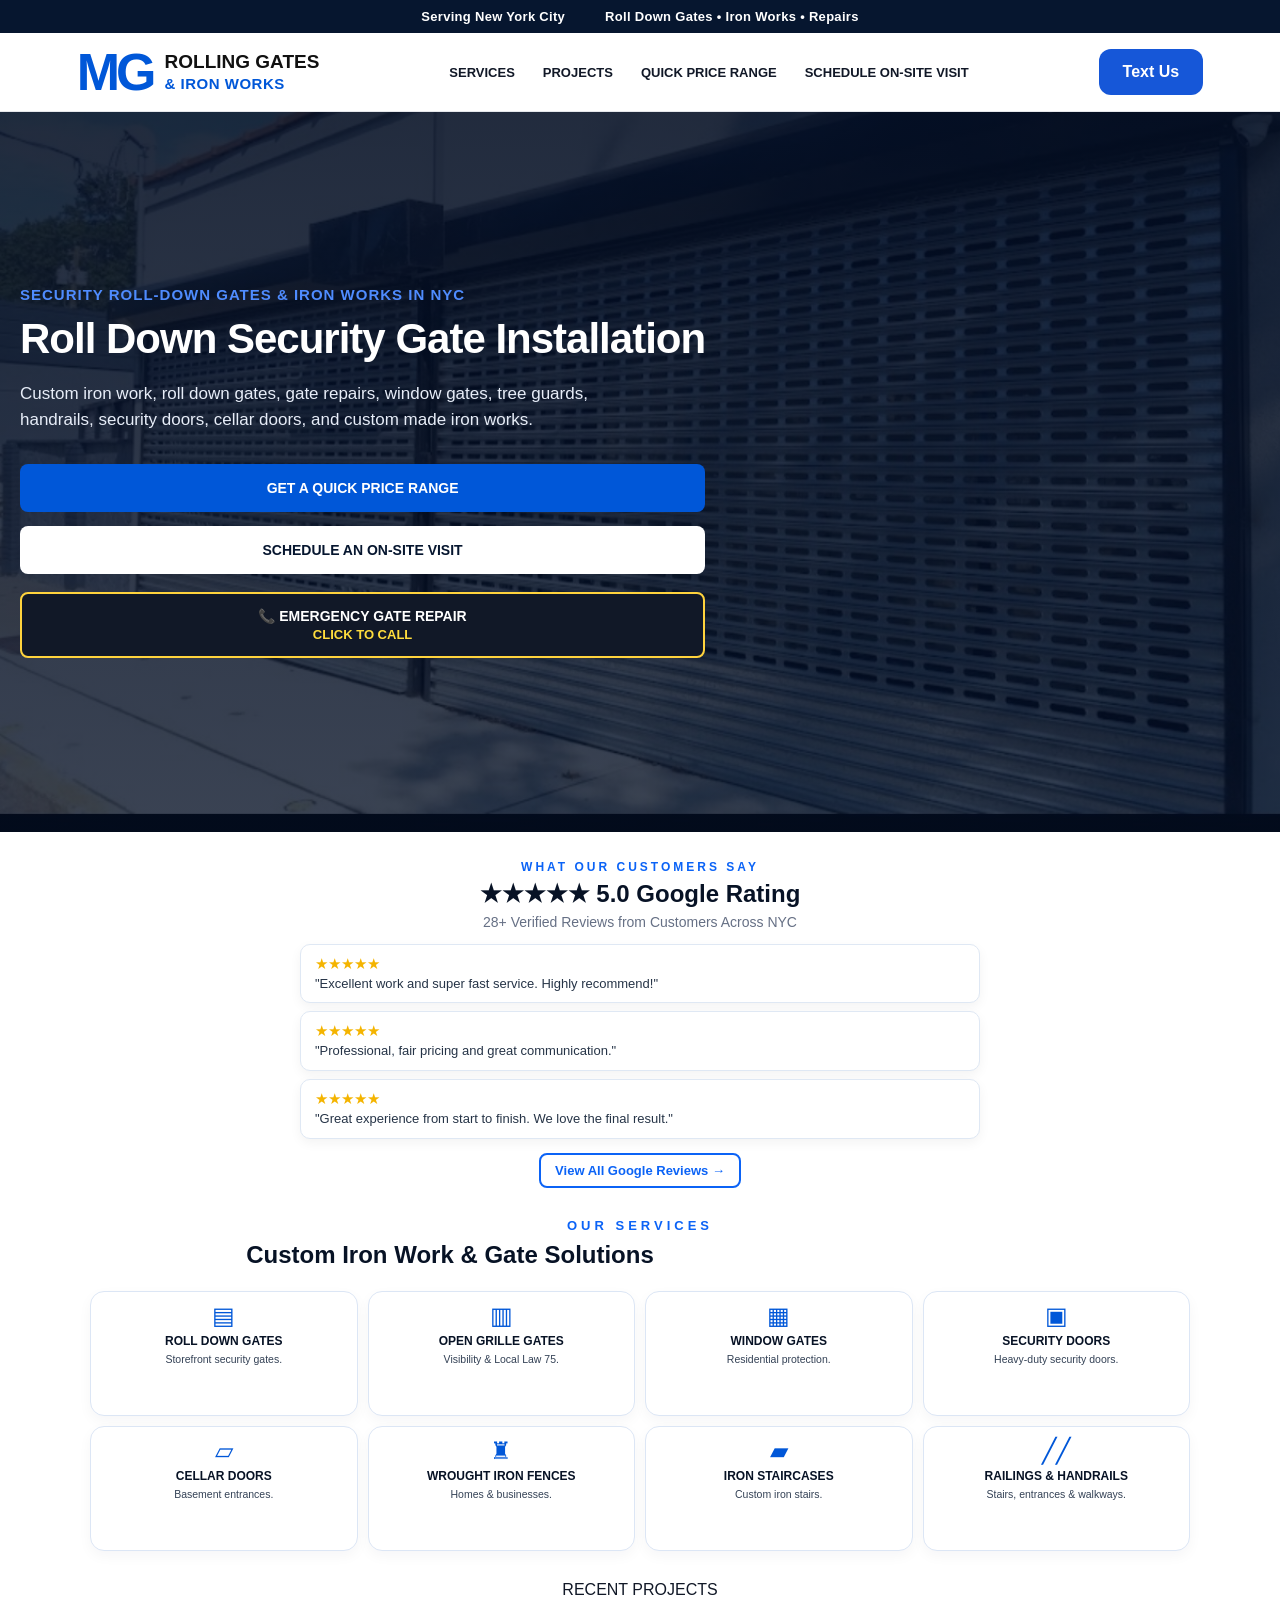
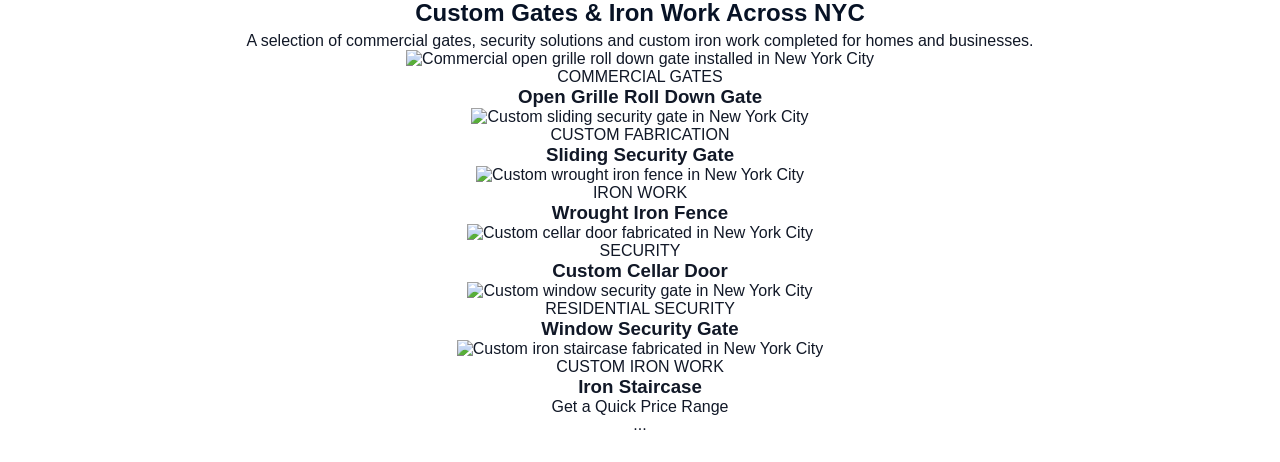
==== commit 7c4a708f: "Update index-v2.html added projects section" ====
--- a/index-v2.html
+++ b/index-v2.html
@@ -167,7 +167,106 @@
 
     </div>
   </div>
-</section>  </main>
+</section> 
+<!-- ==================== PROJECTS ==================== -->
+
+<section id="projects" class="projects-v2">
+  <div class="projects-v2-wrap">
+
+    <div class="projects-v2-head">
+      <p>RECENT PROJECTS</p>
+      <h2>Custom Gates & Iron Work Across NYC</h2>
+      <span>
+        A selection of commercial gates, security solutions and custom iron work
+        completed for homes and businesses.
+      </span>
+    </div>
+
+    <div class="projects-v2-grid">
+
+      <article class="project-v2-card project-v2-large">
+        <img
+          src="project-open-grille.jpg"
+          alt="Commercial open grille roll down gate installed in New York City"
+        />
+        <div class="project-v2-overlay">
+          <p>COMMERCIAL GATES</p>
+          <h3>Open Grille Roll Down Gate</h3>
+        </div>
+      </article>
+
+      <article class="project-v2-card">
+        <img
+          src="project-sliding-gate.jpg"
+          alt="Custom sliding security gate in New York City"
+        />
+        <div class="project-v2-overlay">
+          <p>CUSTOM FABRICATION</p>
+          <h3>Sliding Security Gate</h3>
+        </div>
+      </article>
+
+      <article class="project-v2-card">
+        <img
+          src="project-iron-fence.jpg"
+          alt="Custom wrought iron fence in New York City"
+        />
+        <div class="project-v2-overlay">
+          <p>IRON WORK</p>
+          <h3>Wrought Iron Fence</h3>
+        </div>
+      </article>
+
+      <article class="project-v2-card">
+        <img
+          src="project-cellar-door.jpg"
+          alt="Custom cellar door fabricated in New York City"
+        />
+        <div class="project-v2-overlay">
+          <p>SECURITY</p>
+          <h3>Custom Cellar Door</h3>
+        </div>
+      </article>
+
+      <article class="project-v2-card">
+        <img
+          src="project-window-gate.jpg"
+          alt="Custom window security gate in New York City"
+        />
+        <div class="project-v2-overlay">
+          <p>RESIDENTIAL SECURITY</p>
+          <h3>Window Security Gate</h3>
+        </div>
+      </article>
+
+      <article class="project-v2-card project-v2-wide">
+        <img
+          src="project-iron-staircase.jpg"
+          alt="Custom iron staircase fabricated in New York City"
+        />
+        <div class="project-v2-overlay">
+          <p>CUSTOM IRON WORK</p>
+          <h3>Iron Staircase</h3>
+        </div>
+      </article>
+
+    </div>
+
+    <div class="projects-v2-action">
+      <a href="#price-range" class="projects-v2-button">
+        Get a Quick Price Range
+      </a>
+    </div>
+
+  </div>
+</section>
+  
+
+<section id="local-law">
+   ...
+</section>
+
+ </main>
 
 </body>
 </html>
--- a/style-v2.css
+++ b/style-v2.css
@@ -953,3 +953,84 @@
 #services .service-box:nth-child(6) .service-icon::before{content:"♜";}
 #services .service-box:nth-child(7) .service-icon::before{content:"▰";}
 #services .service-box:nth-child(8) .service-icon::before{content:"╱╱";}
+/* ================= SERVICES V3 ================= */
+
+.services-v3{
+  background:#fff !important;
+  padding:34px 14px !important;
+}
+
+.services-v3-wrap{
+  max-width:1100px !important;
+  margin:0 auto !important;
+}
+
+.services-v3-head{
+  text-align:center !important;
+  margin-bottom:22px !important;
+}
+
+.services-v3-head p{
+  color:#0b63f6 !important;
+  font-size:13px !important;
+  font-weight:800 !important;
+  letter-spacing:4px !important;
+  margin:0 0 8px !important;
+}
+
+.services-v3-head h2{
+  color:#071225 !important;
+  font-size:30px !important;
+  line-height:1.08 !important;
+  margin:0 auto !important;
+  max-width:720px !important;
+}
+
+.services-v3-grid{
+  display:grid !important;
+  grid-template-columns:repeat(2,1fr) !important;
+  gap:10px !important;
+}
+
+.service-v3-card{
+  background:#fff !important;
+  border:1px solid #dce6f5 !important;
+  border-radius:14px !important;
+  padding:12px 8px !important;
+  min-height:118px !important;
+  text-align:center !important;
+  box-shadow:0 5px 14px rgba(6,22,47,.04) !important;
+}
+
+.service-v3-icon{
+  color:#0057d8 !important;
+  font-size:24px !important;
+  line-height:1 !important;
+  margin-bottom:7px !important;
+}
+
+.service-v3-card h3{
+  color:#071225 !important;
+  font-size:12px !important;
+  line-height:1.1 !important;
+  font-weight:900 !important;
+  text-transform:uppercase !important;
+  margin:0 0 5px !important;
+}
+
+.service-v3-card p{
+  color:#334155 !important;
+  font-size:10.5px !important;
+  line-height:1.2 !important;
+  margin:0 !important;
+}
+
+@media(min-width:900px){
+  .services-v3-grid{
+    grid-template-columns:repeat(4,1fr) !important;
+  }
+
+  .service-v3-card{
+    min-height:125px !important;
+  }
+}
